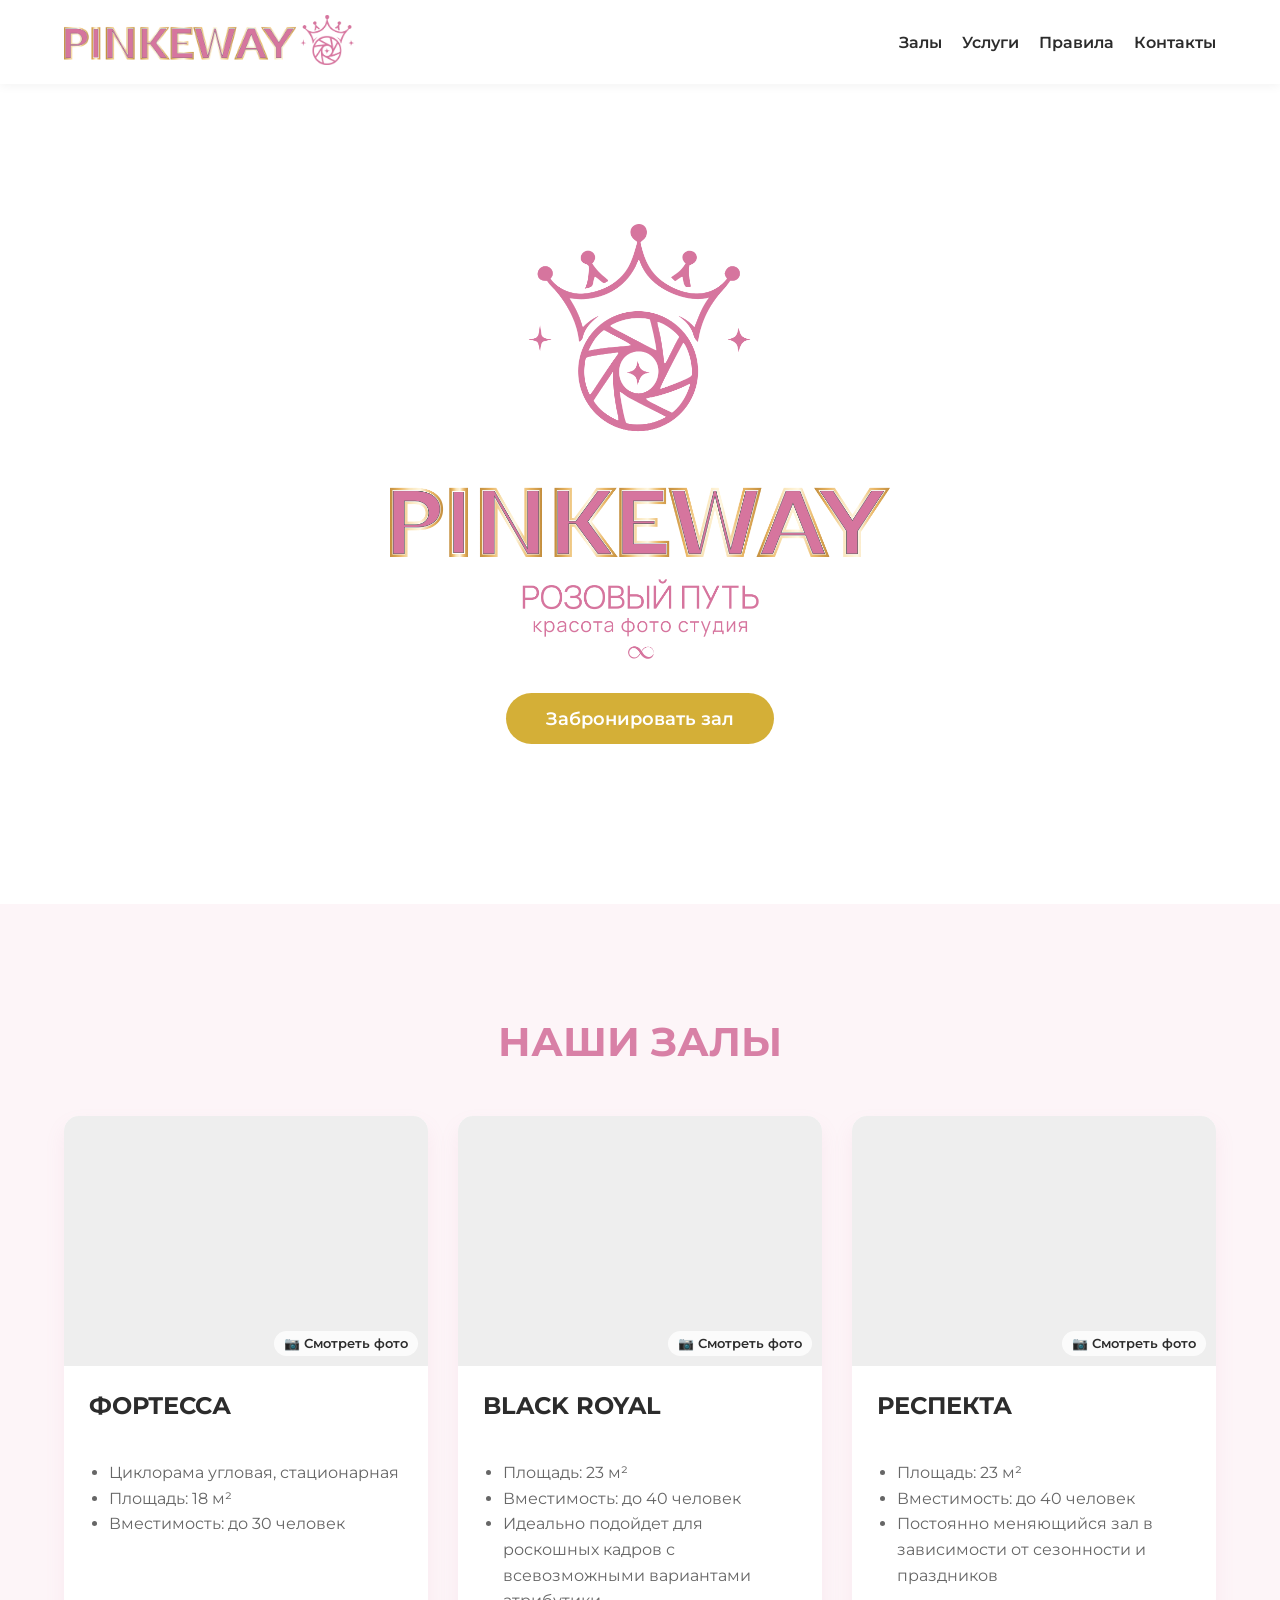
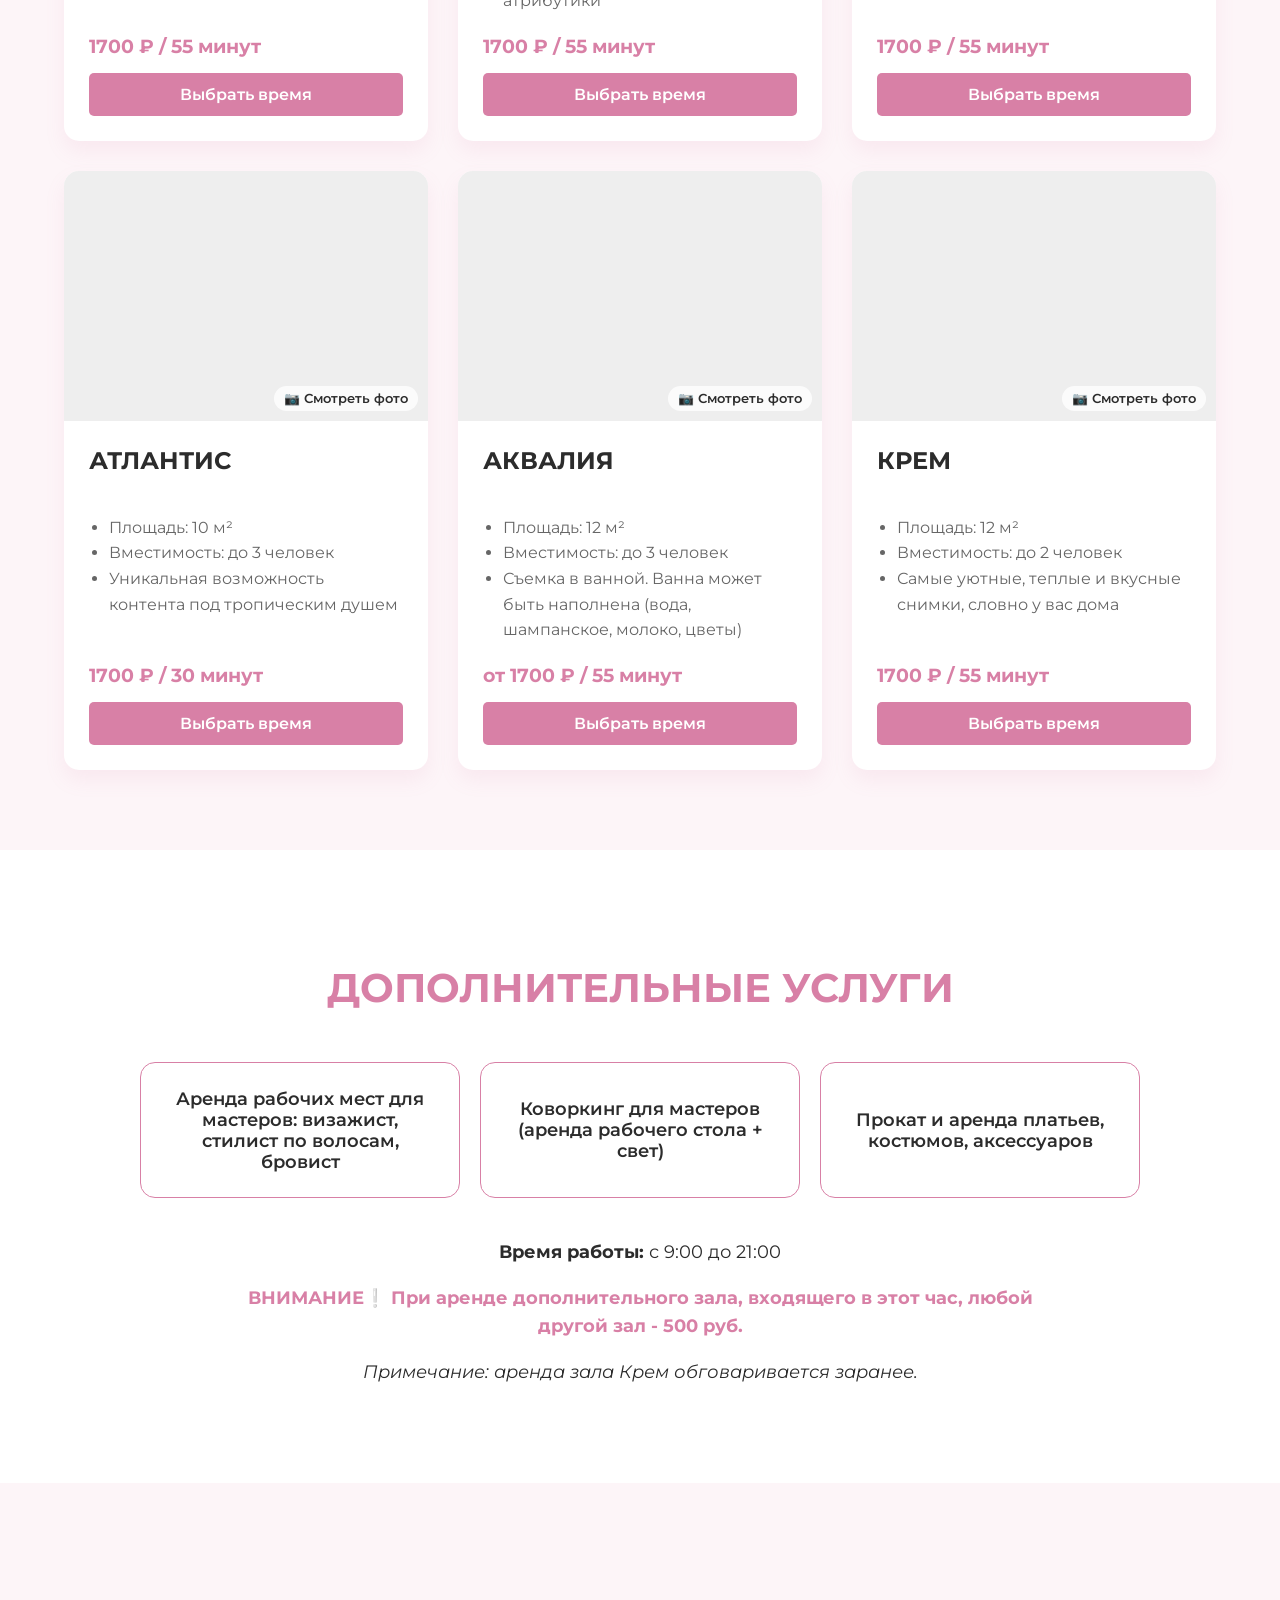
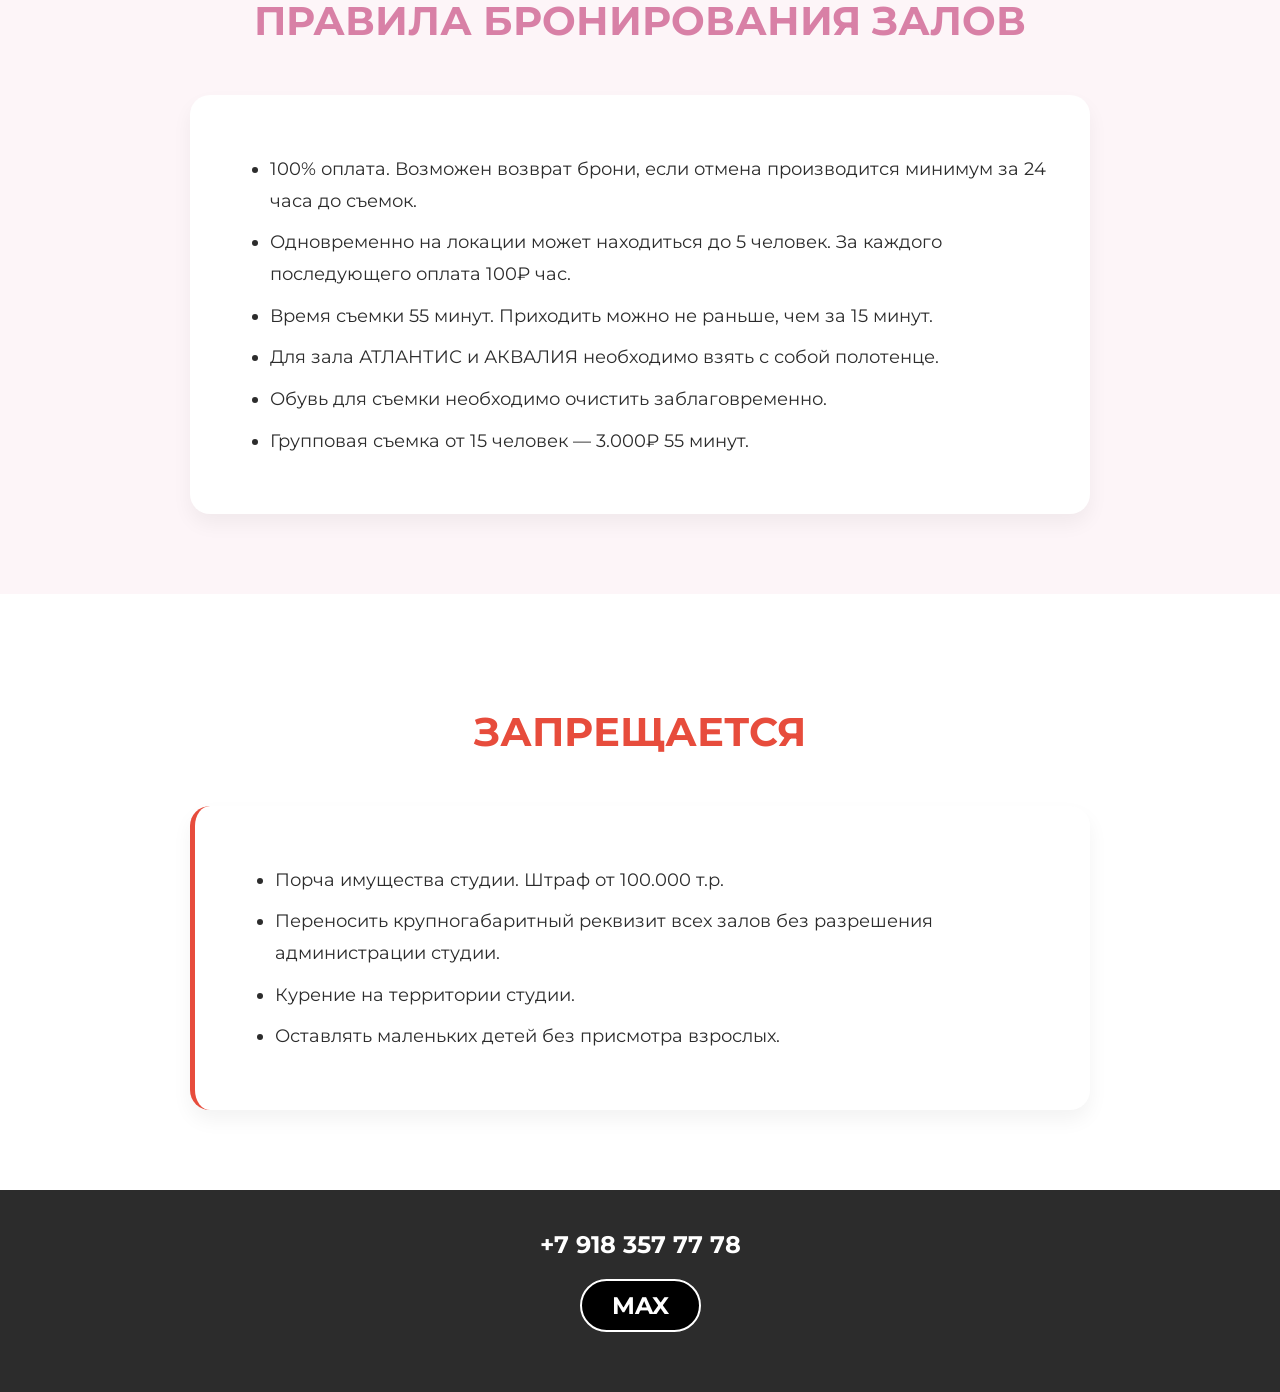
==== frontend/index.html @ ae96ebf1 "Initial commit" ====
<!DOCTYPE html>
<html lang="ru">
<head>
    <meta charset="UTF-8">
    <meta name="viewport" content="width=device-width, initial-scale=1.0">
    <title>PINKeway | Розовый Путь</title>
    <link rel="stylesheet" href="css/style.css">
</head>
<body>

<header>
    <div class="logo">
        <a href="index.html" class="logo-link">
            <img src="assets/design/Logo1.png" alt="PINKeway Logo" onerror="this.src='https://placehold.co/200x50/white/d880a6?text=PINKeway';">
        </a>
    </div>
    <nav>
        <a href="#halls">Залы</a>
        <a href="#services">Услуги</a>
        <a href="#rules">Правила</a>
        <a href="#footer">Контакты</a>
    </nav>
</header>

<section class="hero">
    <div class="hero-logo">
        <img src="assets/design/logo-pink.png" alt="Розовый Путь">
    </div>
    <a href="booking.html" class="btn-gold">Забронировать зал</a>
</section>

<section id="halls" class="section section-bg">
    <h2>Наши Залы</h2>
    <div class="halls-grid">
        
        <div class="hall-card">
            <div class="hall-image" onclick="openGallery('fortessa')" style="background-image: url('https://images.unsplash.com/photo-1598928506311-c95148c8ab1a?ixlib=rb-1.2.1&auto=format&fit=crop&w=500&q=60');"></div>
            <div class="hall-info">
                <h3>Фортесса</h3>
                <ul>
                    <li>Циклорама угловая, стационарная</li>
                    <li>Площадь: 18 м²</li>
                    <li>Вместимость: до 30 человек</li>
                </ul>
                <div class="price-and-btn">
                    <div class="price">1700 ₽ / 55 минут</div>
                    <a href="booking.html?hall=fortessa" class="book-btn">Выбрать время</a>
                </div>
            </div>
        </div>

        <div class="hall-card">
            <div class="hall-image" onclick="openGallery('black_royal')" style="background-image: url('https://images.unsplash.com/photo-1618221195710-dd6b41faaea6?ixlib=rb-1.2.1&auto=format&fit=crop&w=500&q=60');"></div>
            <div class="hall-info">
                <h3>Black Royal</h3>
                <ul>
                    <li>Площадь: 23 м²</li>
                    <li>Вместимость: до 40 человек</li>
                    <li>Идеально подойдет для роскошных кадров с всевозможными вариантами атрибутики</li>
                </ul>
                <div class="price-and-btn">
                    <div class="price">1700 ₽ / 55 минут</div>
                    <a href="booking.html?hall=black_royal" class="book-btn">Выбрать время</a>
                </div>
            </div>
        </div>

        <div class="hall-card">
            <div class="hall-image" onclick="openGallery('respecta')" style="background-image: url('https://images.unsplash.com/photo-1582719478250-c89cae4dc85b?ixlib=rb-1.2.1&auto=format&fit=crop&w=500&q=60');"></div>
            <div class="hall-info">
                <h3>Респекта</h3>
                <ul>
                    <li>Площадь: 23 м²</li>
                    <li>Вместимость: до 40 человек</li>
                    <li>Постоянно меняющийся зал в зависимости от сезонности и праздников</li>
                </ul>
                <div class="price-and-btn">
                    <div class="price">1700 ₽ / 55 минут</div>
                    <a href="booking.html?hall=respecta" class="book-btn">Выбрать время</a>
                </div>
            </div>
        </div>

        <div class="hall-card">
            <div class="hall-image" onclick="openGallery('atlantis')" style="background-image: url('https://images.unsplash.com/photo-1584622650111-993a426fbf0a?ixlib=rb-1.2.1&auto=format&fit=crop&w=500&q=60');"></div>
            <div class="hall-info">
                <h3>Атлантис</h3>
                <ul>
                    <li>Площадь: 10 м²</li>
                    <li>Вместимость: до 3 человек</li>
                    <li>Уникальная возможность контента под тропическим душем</li>
                </ul>
                <div class="price-and-btn">
                    <div class="price">1700 ₽ / 30 минут</div>
                    <a href="booking.html?hall=atlantis" class="book-btn">Выбрать время</a>
                </div>
            </div>
        </div>

        <div class="hall-card">
            <div class="hall-image" onclick="openGallery('aqualia')" style="background-image: url('https://images.unsplash.com/photo-1507652313519-d4e9174996dd?ixlib=rb-1.2.1&auto=format&fit=crop&w=500&q=60');"></div>
            <div class="hall-info">
                <h3>Аквалия</h3>
                <ul>
                    <li>Площадь: 12 м²</li>
                    <li>Вместимость: до 3 человек</li>
                    <li>Съемка в ванной. Ванна может быть наполнена (вода, шампанское, молоко, цветы)</li>
                </ul>
                <div class="price-and-btn">
                    <div class="price">от 1700 ₽ / 55 минут</div>
                    <a href="booking.html?hall=aqualia" class="book-btn">Выбрать время</a>
                </div>
            </div>
        </div>

        <div class="hall-card">
            <div class="hall-image" onclick="openGallery('cream')" style="background-image: url('https://images.unsplash.com/photo-1554995207-c18c203602cb?ixlib=rb-1.2.1&auto=format&fit=crop&w=500&q=60');"></div>
            <div class="hall-info">
                <h3>Крем</h3>
                <ul>
                    <li>Площадь: 12 м²</li>
                    <li>Вместимость: до 2 человек</li>
                    <li>Самые уютные, теплые и вкусные снимки, словно у вас дома</li>
                </ul>
                <div class="price-and-btn">
                    <div class="price">1700 ₽ / 55 минут</div>
                    <a href="booking.html?hall=cream" class="book-btn">Выбрать время</a>
                </div>
            </div>
        </div>

    </div>
</section>

<section id="services" class="section">
    <h2>Дополнительные услуги</h2>
    <div class="services-grid">
        <div class="service-card">Аренда рабочих мест для мастеров: визажист, стилист по волосам, бровист</div>
        <div class="service-card">Коворкинг для мастеров (аренда рабочего стола + свет)</div>
        <div class="service-card">Прокат и аренда платьев, костюмов, аксессуаров</div>
    </div>
    <div class="info-text">
        <p><strong>Время работы:</strong> с 9:00 до 21:00</p>
        <p class="warning-text">ВНИМАНИЕ❕ При аренде дополнительного зала, входящего в этот час, любой другой зал - 500 руб.</p>
        <p><em>Примечание: аренда зала Крем обговаривается заранее.</em></p>
    </div>
</section>

<section id="rules" class="section section-bg">
    <h2>Правила бронирования залов</h2>
    <div class="rules-card">
        <ul>
            <li>100% оплата. Возможен возврат брони, если отмена производится минимум за 24 часа до съемок.</li>
            <li>Одновременно на локации может находиться до 5 человек. За каждого последующего оплата 100₽ час.</li>
            <li>Время съемки 55 минут. Приходить можно не раньше, чем за 15 минут.</li>
            <li>Для зала АТЛАНТИС и АКВАЛИЯ необходимо взять с собой полотенце.</li>
            <li>Обувь для съемки необходимо очистить заблаговременно.</li>
            <li>Групповая съемка от 15 человек — 3.000₽ 55 минут.</li>
        </ul>
    </div>
</section>

<section class="section">
    <h2 style="color: #e74c3c;">ЗАПРЕЩАЕТСЯ</h2>
    <div class="rules-card" style="border-left: 5px solid #e74c3c;">
        <ul>
            <li>Порча имущества студии. Штраф от 100.000 т.р.</li>
            <li>Переносить крупногабаритный реквизит всех залов без разрешения администрации студии.</li>
            <li>Курение на территории студии.</li>
            <li>Оставлять маленьких детей без присмотра взрослых.</li>
        </ul>
    </div>
</section>

<footer id="footer">
    <a href="tel:+79183577778">+7 918 357 77 78</a>
    <a href="https://t.me/YOUR_MAX_LINK" class="btn-max" target="_blank">MAX</a>
</footer>

<div id="galleryModal" class="modal">
    <span class="close-modal" onclick="closeGallery()">&times;</span>
    <span class="modal-nav" id="modal-prev" onclick="changeImage(-1)">&#10094;</span>
    <img class="modal-content" id="modalImage">
    <span class="modal-nav" id="modal-next" onclick="changeImage(1)">&#10095;</span>
</div>

<script>
    // Простая логика карусели для залов
    const galleries = {
        'fortessa': ['https://images.unsplash.com/photo-1598928506311-c95148c8ab1a?w=800', 'https://images.unsplash.com/photo-1600607688969-a5bfcd646154?w=800'],
        'black_royal': ['https://images.unsplash.com/photo-1618221195710-dd6b41faaea6?w=800'],
        'respecta': ['https://images.unsplash.com/photo-1582719478250-c89cae4dc85b?w=800'],
        'atlantis': ['https://images.unsplash.com/photo-1584622650111-993a426fbf0a?w=800'],
        'aqualia': ['https://images.unsplash.com/photo-1507652313519-d4e9174996dd?w=800'],
        'cream': ['https://images.unsplash.com/photo-1554995207-c18c203602cb?w=800']
    };

    let currentGallery = [];
    let currentIndex = 0;

    function openGallery(hallId) {
        currentGallery = galleries[hallId] || [];
        if (currentGallery.length > 0) {
            currentIndex = 0;
            document.getElementById('modalImage').src = currentGallery[currentIndex];
            document.getElementById('galleryModal').style.display = 'flex';
        }
    }

    function closeGallery() {
        document.getElementById('galleryModal').style.display = 'none';
    }

    function changeImage(direction) {
        currentIndex += direction;
        if (currentIndex < 0) currentIndex = currentGallery.length - 1;
        if (currentIndex >= currentGallery.length) currentIndex = 0;
        document.getElementById('modalImage').src = currentGallery[currentIndex];
    }
</script>

</body>
</html>
---- frontend/css/style.css ----
/* frontend/css/style.css */

@import url('https://fonts.googleapis.com/css2?family=Montserrat:wght@300;400;600&display=swap');

:root {
    --pink: #d880a6; 
    --gold: #d4af37;
    --white: #ffffff;
    --dark: #2c2c2c;
    --light-pink: #fdf5f8;
    --gray: #e0e0e0;
}

body {
    font-family: 'Montserrat', sans-serif;
    margin: 0;
    padding: 0;
    background-color: var(--white);
    color: var(--dark);
    box-sizing: border-box;
}

*, *:before, *:after { box-sizing: inherit; }

/* --- ШАПКА --- */
header {
    background-color: var(--white);
    padding: 15px 5%;
    display: flex;
    justify-content: space-between;
    align-items: center;
    box-shadow: 0 2px 10px rgba(0,0,0,0.05);
    position: sticky;
    top: 0;
    z-index: 100;
}

.logo-link img {
    height: 50px; /* Размер логотипа Logo1.png */
    object-fit: contain;
}

nav { display: flex; flex-wrap: wrap; gap: 20px; }
nav a { text-decoration: none; color: var(--dark); font-weight: 600; transition: color 0.3s; }
nav a:hover { color: var(--pink); }

/* --- ГЛАВНАЯ СТРАНИЦА --- */
.hero {
    /* Фоновая картинка с затемнением */
    background: linear-gradient(rgba(255,255,255,0.7), rgba(255,255,255,0.7)), url('https://images.unsplash.com/photo-1600607688969-a5bfcd646154?ixlib=rb-1.2.1&auto=format&fit=crop&w=1920&q=80') center/cover;
    height: 100vh; /* Ровно на весь экран */
    display: flex;
    flex-direction: column;
    justify-content: center;
    align-items: center;
    text-align: center;
    padding: 20px;
    margin-top: -80px; /* Компенсация высоты шапки, чтобы не было скролла */
    padding-top: 80px;
}

.hero-logo { max-width: 80%; width: 500px; margin-bottom: 30px; }
.hero-logo img { width: 100%; height: auto; }

.btn-gold {
    background-color: var(--gold); color: var(--white); padding: 15px 40px;
    text-decoration: none; font-size: 1.1em; border-radius: 30px;
    font-weight: 600; transition: background 0.3s, transform 0.2s; border: none; cursor: pointer;
}
.btn-gold:hover { background-color: #b5952f; transform: scale(1.05); }

/* --- СЕКЦИИ --- */
.section { padding: 80px 5%; text-align: center; }
.section-bg { background-color: var(--light-pink); }
.section h2 { color: var(--pink); font-size: 2.5em; margin-bottom: 50px; text-transform: uppercase; }

/* --- КАРТОЧКИ ЗАЛОВ --- */
.halls-grid {
    display: grid;
    grid-template-columns: repeat(auto-fit, minmax(300px, 1fr));
    gap: 30px; max-width: 1200px; margin: 0 auto;
}

.hall-card {
    background: var(--white); border-radius: 15px; overflow: hidden;
    box-shadow: 0 10px 20px rgba(216, 128, 166, 0.1); transition: transform 0.3s;
    text-align: left; display: flex; flex-direction: column; /* Делаем карточку flex-контейнером */
}
.hall-card:hover { transform: translateY(-10px); }

.hall-image {
    height: 250px; background-color: #eee; background-size: cover;
    background-position: center; cursor: pointer; position: relative;
}
.hall-image::after {
    content: '📷 Смотреть фото'; position: absolute; bottom: 10px; right: 10px;
    background: rgba(255,255,255,0.8); padding: 5px 10px; border-radius: 20px; font-size: 0.8em; font-weight: 600;
}

.hall-info { padding: 25px; display: flex; flex-direction: column; flex-grow: 1; }
.hall-info h3 { color: var(--dark); margin-top: 0; font-size: 1.5em; text-transform: uppercase; }
.hall-info ul { padding-left: 20px; color: #666; line-height: 1.6; margin-bottom: 20px; flex-grow: 1; }

/* Прижимаем цену и кнопку к низу карточки */
.price-and-btn { margin-top: auto; }
.price { font-size: 1.2em; color: var(--pink); font-weight: bold; margin-bottom: 15px; }

.book-btn {
    display: block; text-align: center; background-color: var(--pink); color: var(--white);
    text-decoration: none; padding: 12px; border-radius: 5px; transition: 0.3s; font-weight: 600;
}
.book-btn:hover { background-color: #c0698e; }

/* --- ПЛАШКИ УСЛУГ И ПРАВИЛ --- */
.services-grid { display: grid; grid-template-columns: repeat(auto-fit, minmax(300px, 1fr)); gap: 20px; max-width: 1000px; margin: 0 auto 40px; }
.service-card { background: var(--white); padding: 25px; border-radius: 15px; border: 1px solid var(--pink); font-weight: 600; font-size: 1.1em; display: flex; align-items: center; justify-content: center; }

.info-text { max-width: 800px; margin: 0 auto; font-size: 1.1em; line-height: 1.6; color: var(--dark); }
.warning-text { color: var(--pink); font-weight: bold; margin-top: 15px; }

.rules-card { background: var(--white); padding: 40px; border-radius: 20px; text-align: left; max-width: 900px; margin: 0 auto; box-shadow: 0 10px 20px rgba(0,0,0,0.05); }
.rules-card ul { line-height: 1.8; color: var(--dark); font-size: 1.1em; }
.rules-card li { margin-bottom: 10px; }

/* --- ФУТЕР --- */
footer { background-color: var(--dark); color: var(--white); padding: 40px 20px; text-align: center; }
footer a { color: var(--white); text-decoration: none; font-size: 1.5em; font-weight: bold; display: block; margin-bottom: 20px; }
.btn-max { background-color: #000; color: #fff; border: 2px solid #fff; padding: 10px 30px; border-radius: 30px; text-decoration: none; font-weight: bold; display: inline-block; transition: 0.3s; }
.btn-max:hover { background-color: #fff; color: #000; }

/* --- МОДАЛЬНОЕ ОКНО ДЛЯ ФОТО --- */
.modal { display: none; position: fixed; z-index: 1000; left: 0; top: 0; width: 100%; height: 100%; background-color: rgba(0,0,0,0.9); align-items: center; justify-content: center; }
.modal-content { max-width: 90%; max-height: 80vh; border-radius: 10px; }
.close-modal { position: absolute; top: 20px; right: 30px; color: white; font-size: 40px; font-weight: bold; cursor: pointer; }
.modal-nav { position: absolute; top: 50%; transform: translateY(-50%); color: white; font-size: 50px; cursor: pointer; user-select: none; padding: 20px; }
#modal-prev { left: 10px; }
#modal-next { right: 10px; }

/* --- АДАПТИВНОСТЬ МЕНЮ И ШРИФТОВ --- */
@media (max-width: 768px) {
    header { flex-direction: column; gap: 15px; }
    nav { justify-content: center; }
    nav a { margin: 0; }
    .hero h1 { font-size: 2em; }
    .section h2 { font-size: 2em; }
    .modal-nav { padding: 5px; font-size: 30px; }
}
/* --- ПЛАШКА ВЫБРАННОГО ЗАЛА НА 2 ШАГЕ --- */
.selected-hall-banner {
    background-color: var(--light-pink);
    color: var(--dark);
    padding: 12px 20px;
    border-radius: 10px;
    border: 1px dashed var(--pink);
    margin-bottom: 20px;
    text-align: center;
    font-size: 1.1em;
}
.selected-hall-banner strong {
    color: var(--pink);
    font-size: 1.2em;
    text-transform: uppercase;
}
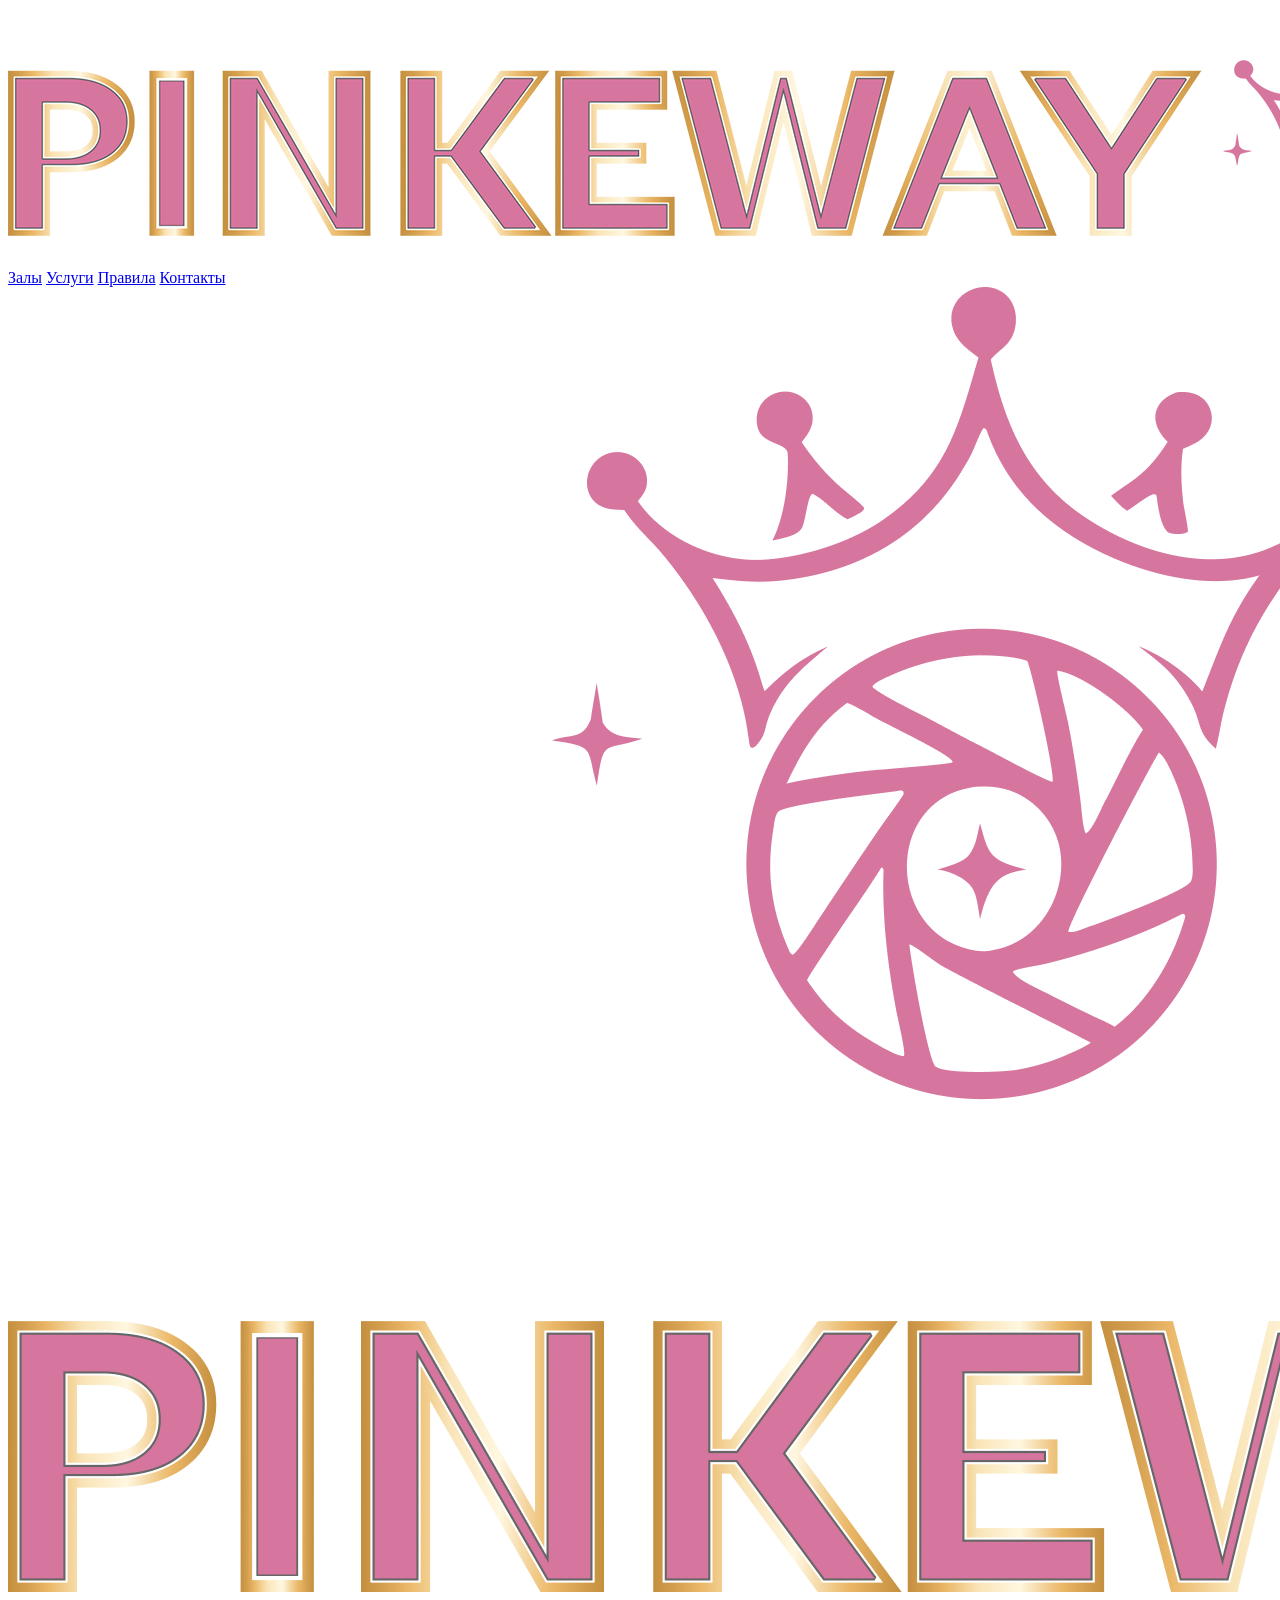
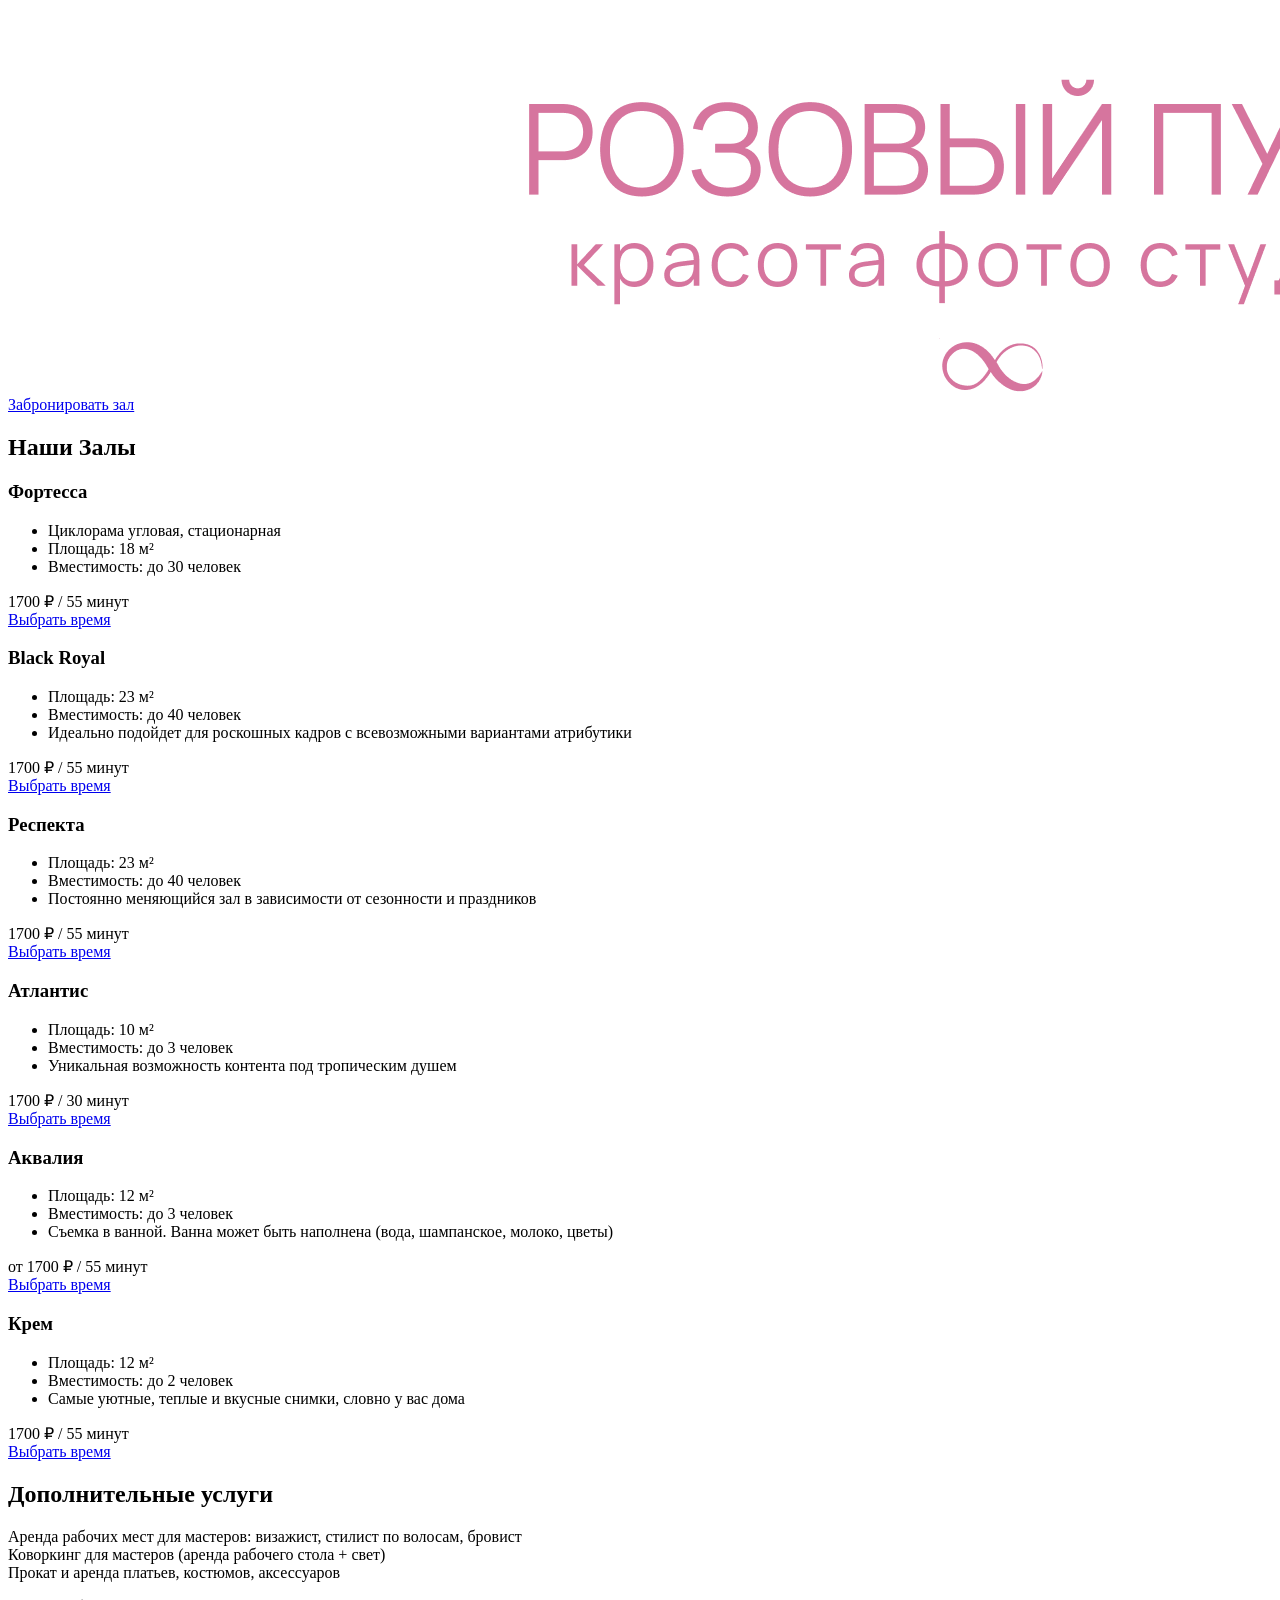
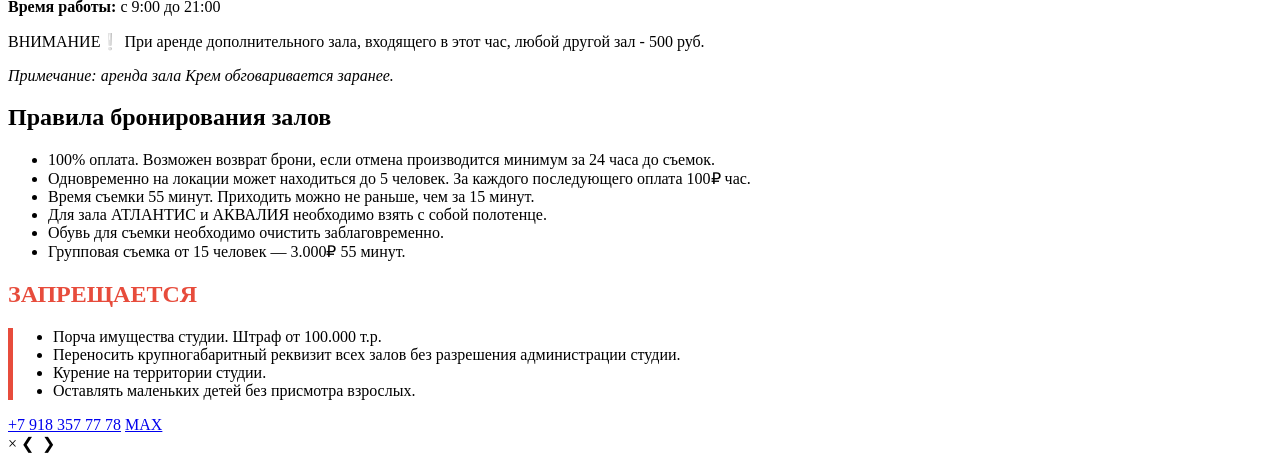
==== commit 5089b4ec: "Add SEO and favicons" ====
--- a/frontend/index.html
+++ b/frontend/index.html
@@ -3,9 +3,22 @@
 <head>
     <meta charset="UTF-8">
     <meta name="viewport" content="width=device-width, initial-scale=1.0">
-    <title>PINKeway | Розовый Путь</title>
-    <link rel="stylesheet" href="css/style.css">
-</head>
+    
+    <title>Фотостудия PINKeway | Онлайн-бронирование</title>
+    <meta name="description" content="Удобное онлайн-бронирование залов в современной фотостудии PINKeway. Выберите дату, время и забронируйте зал в два клика!">
+
+    <link rel="icon" type="image/x-icon" href="/favicon.ico">
+    <link rel="icon" type="image/png" sizes="32x32" href="/favicon-32x32.png">
+    <link rel="icon" type="image/png" sizes="16x16" href="/favicon-16x16.png">
+    <link rel="apple-touch-icon" sizes="180x180" href="/apple-touch-icon.png">
+
+    <meta property="og:title" content="PINKeway — забронируй идеальную фотосессию">
+    <meta property="og:description" content="Онлайн-бронирование залов. Выбирайте свободное время и бронируйте прямо сейчас!">
+    <meta property="og:image" content="https://pinkeway.ru/preview.jpg">
+    <meta property="og:url" content="https://pinkeway.ru/">
+    <meta property="og:type" content="website">
+
+    </head>
 <body>
 
 <header>
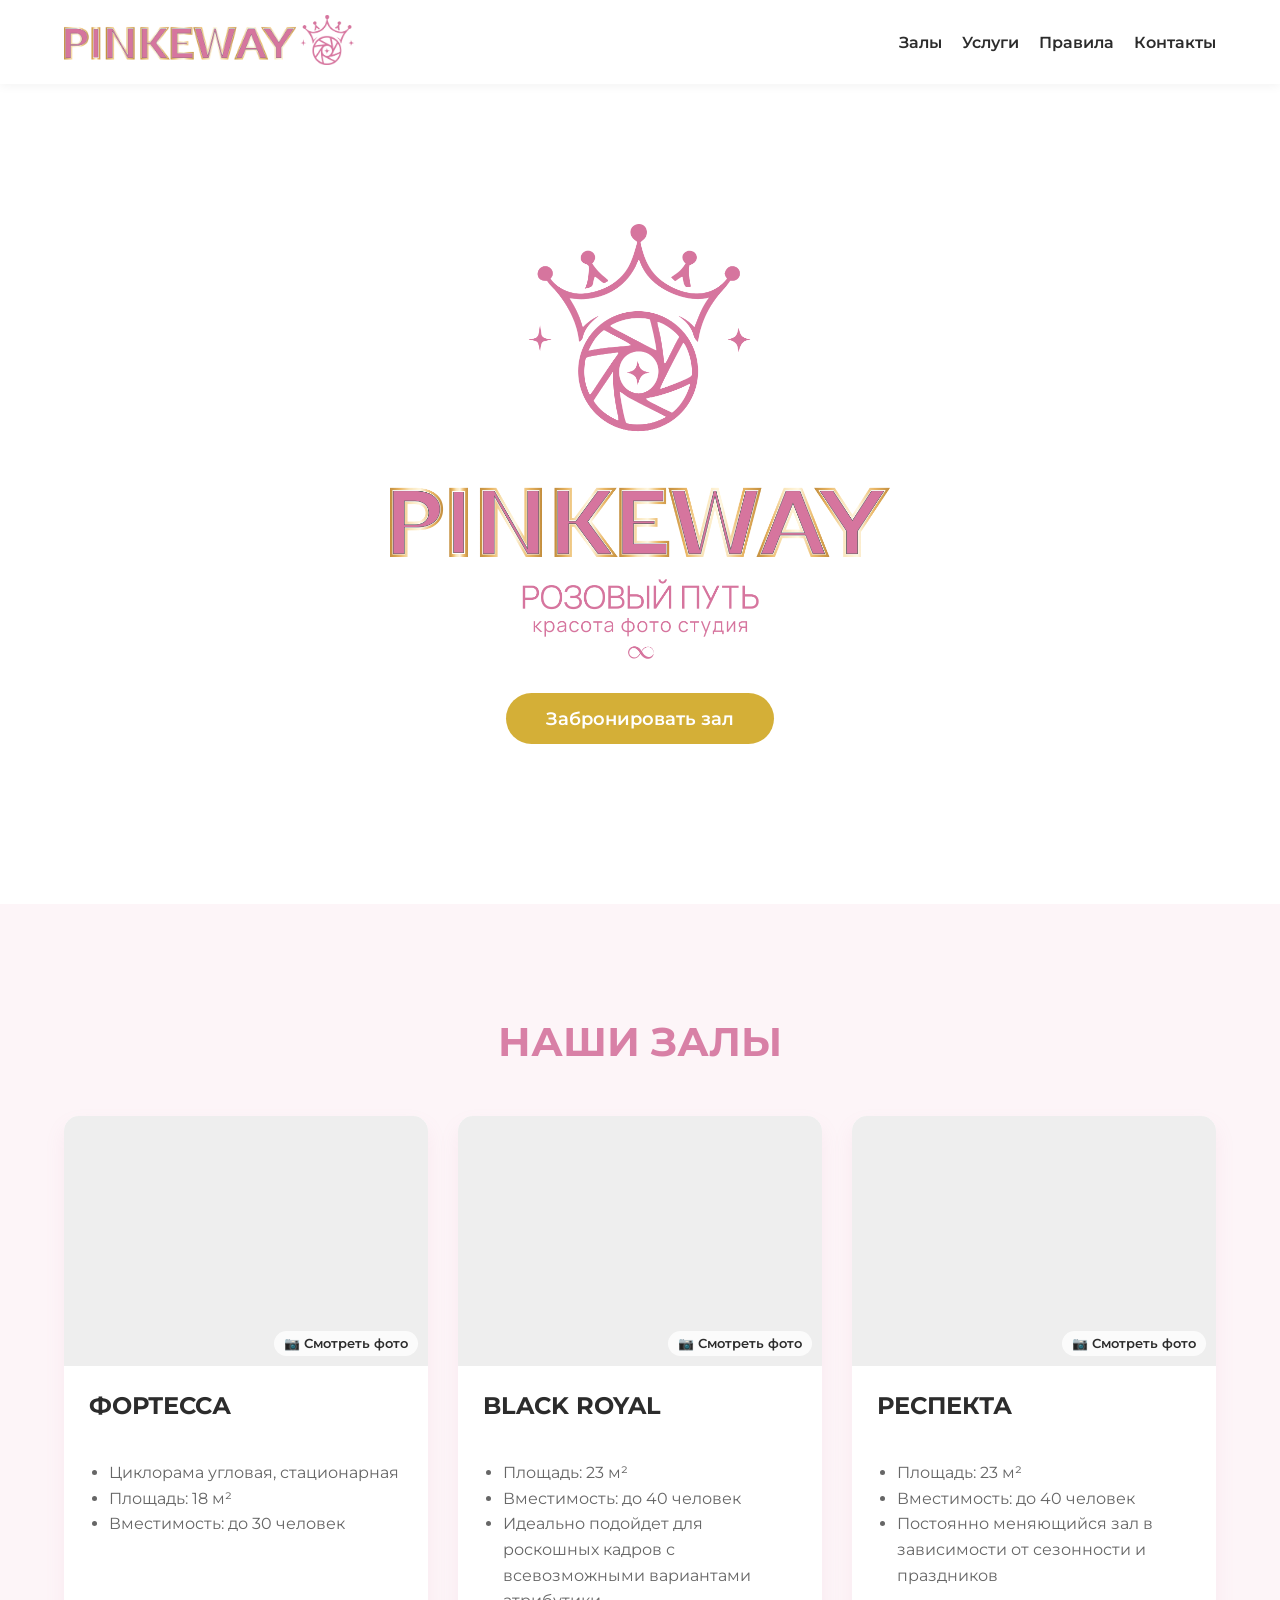
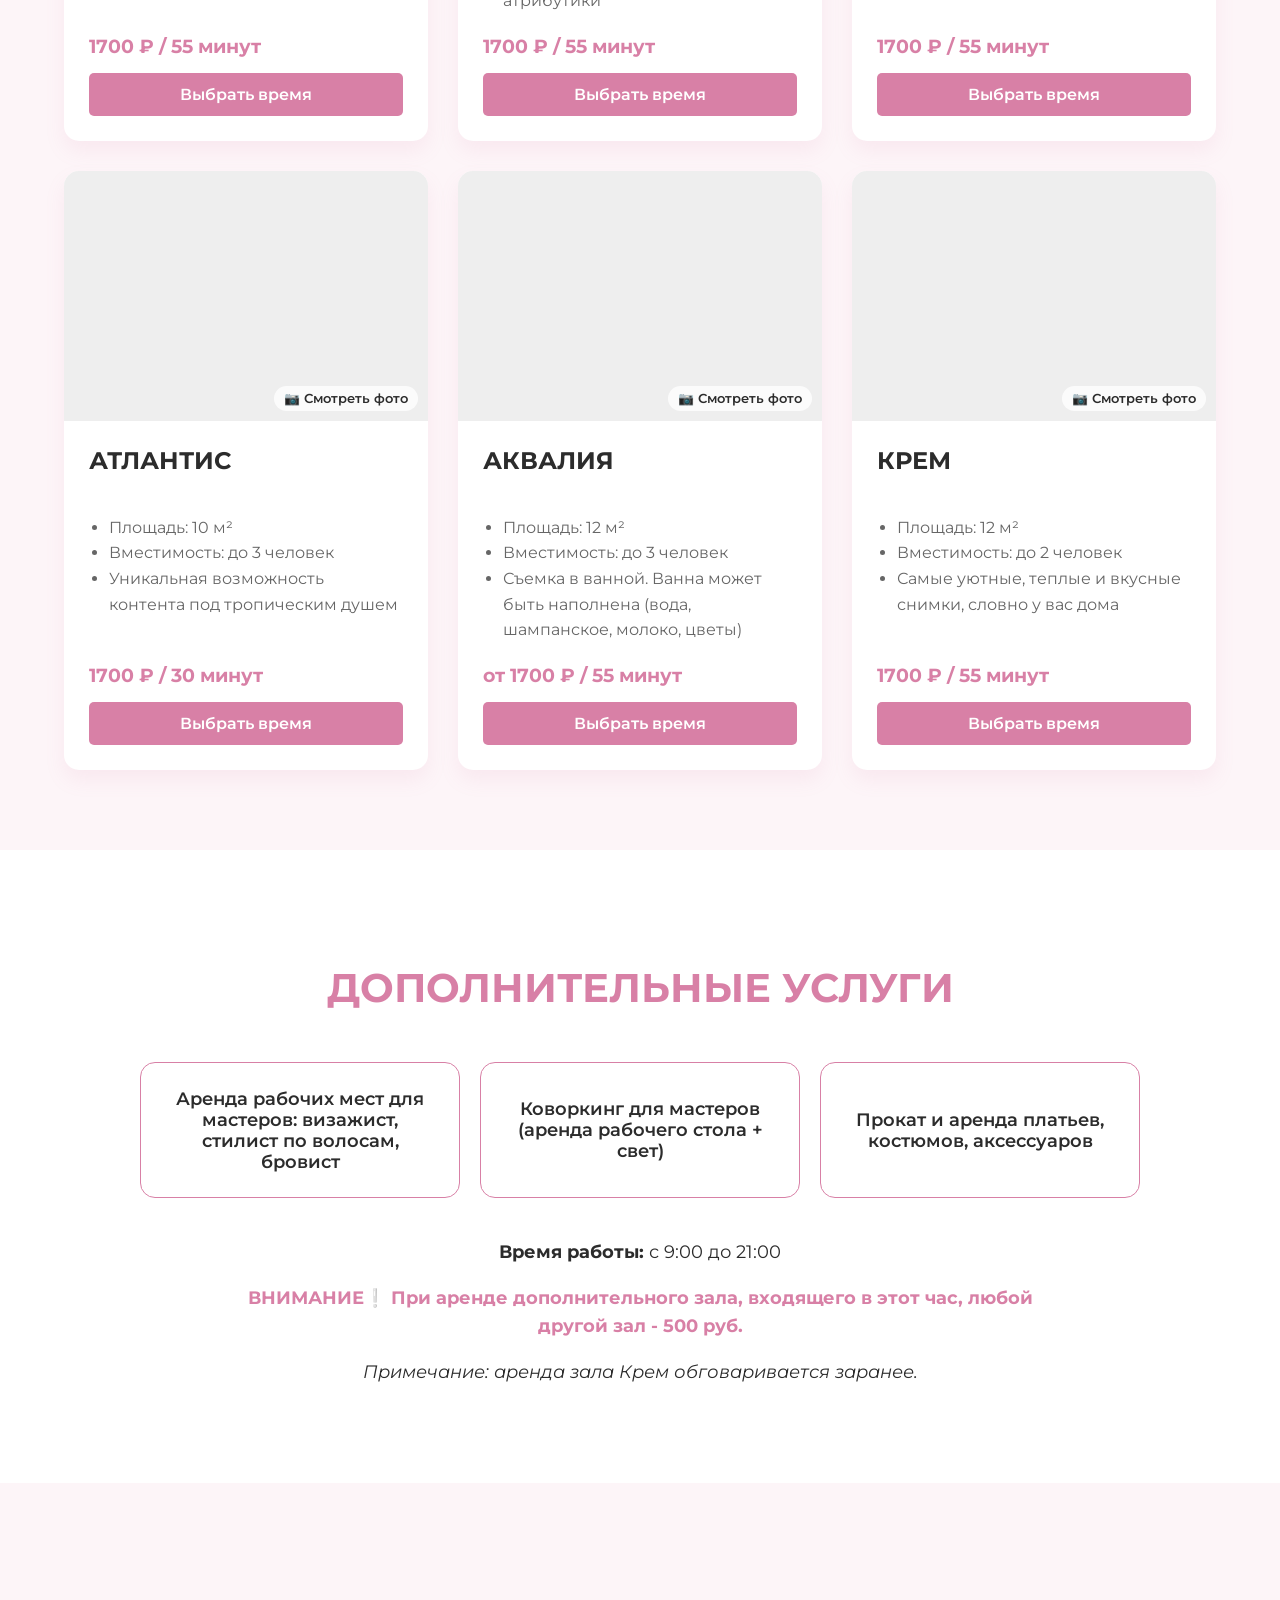
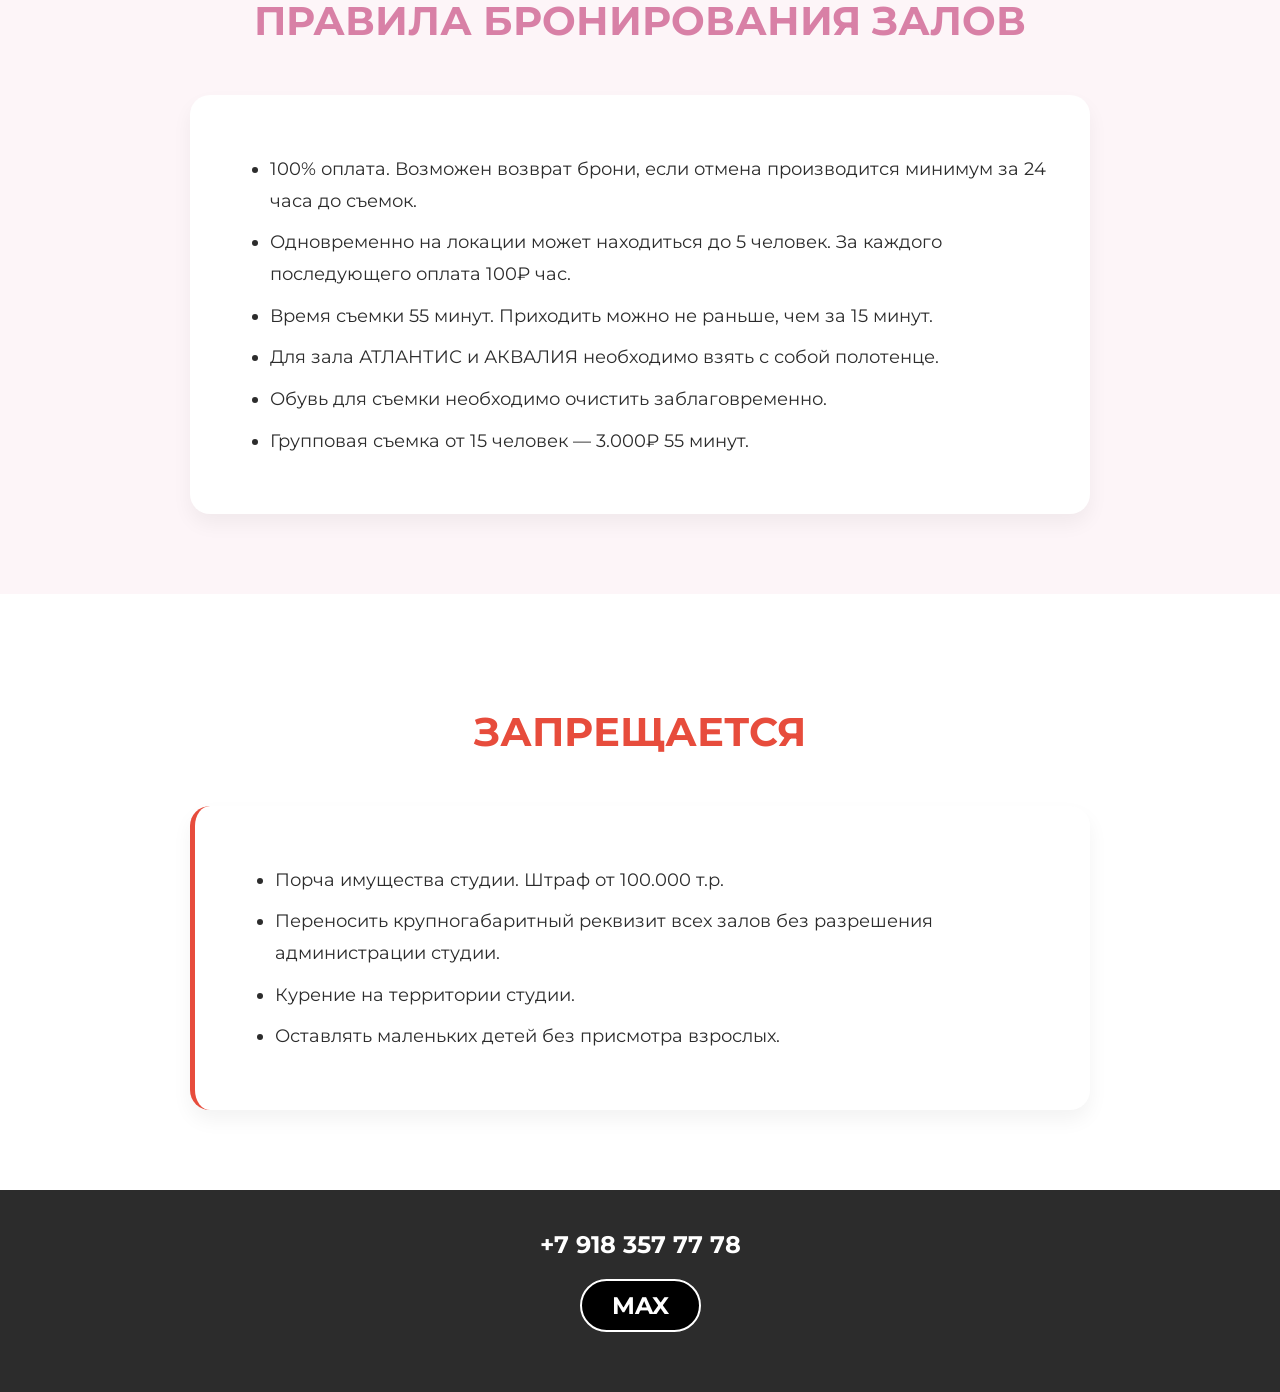
==== commit bcc5d059: "Fix" ====
--- a/frontend/index.html
+++ b/frontend/index.html
@@ -3,22 +3,9 @@
 <head>
     <meta charset="UTF-8">
     <meta name="viewport" content="width=device-width, initial-scale=1.0">
-    
-    <title>Фотостудия PINKeway | Онлайн-бронирование</title>
-    <meta name="description" content="Удобное онлайн-бронирование залов в современной фотостудии PINKeway. Выберите дату, время и забронируйте зал в два клика!">
-
-    <link rel="icon" type="image/x-icon" href="/favicon.ico">
-    <link rel="icon" type="image/png" sizes="32x32" href="/favicon-32x32.png">
-    <link rel="icon" type="image/png" sizes="16x16" href="/favicon-16x16.png">
-    <link rel="apple-touch-icon" sizes="180x180" href="/apple-touch-icon.png">
-
-    <meta property="og:title" content="PINKeway — забронируй идеальную фотосессию">
-    <meta property="og:description" content="Онлайн-бронирование залов. Выбирайте свободное время и бронируйте прямо сейчас!">
-    <meta property="og:image" content="https://pinkeway.ru/preview.jpg">
-    <meta property="og:url" content="https://pinkeway.ru/">
-    <meta property="og:type" content="website">
-
-    </head>
+    <title>PINKeway | Розовый Путь</title>
+    <link rel="stylesheet" href="css/style.css">
+</head>
 <body>
 
 <header>
--- a/frontend/css/style.css
+++ b/frontend/css/style.css
@@ -0,0 +1,163 @@
+/* frontend/css/style.css */
+
+@import url('https://fonts.googleapis.com/css2?family=Montserrat:wght@300;400;600&display=swap');
+
+:root {
+    --pink: #d880a6; 
+    --gold: #d4af37;
+    --white: #ffffff;
+    --dark: #2c2c2c;
+    --light-pink: #fdf5f8;
+    --gray: #e0e0e0;
+}
+
+body {
+    font-family: 'Montserrat', sans-serif;
+    margin: 0;
+    padding: 0;
+    background-color: var(--white);
+    color: var(--dark);
+    box-sizing: border-box;
+}
+
+*, *:before, *:after { box-sizing: inherit; }
+
+/* --- ШАПКА --- */
+header {
+    background-color: var(--white);
+    padding: 15px 5%;
+    display: flex;
+    justify-content: space-between;
+    align-items: center;
+    box-shadow: 0 2px 10px rgba(0,0,0,0.05);
+    position: sticky;
+    top: 0;
+    z-index: 100;
+}
+
+.logo-link img {
+    height: 50px; /* Размер логотипа Logo1.png */
+    object-fit: contain;
+}
+
+nav { display: flex; flex-wrap: wrap; gap: 20px; }
+nav a { text-decoration: none; color: var(--dark); font-weight: 600; transition: color 0.3s; }
+nav a:hover { color: var(--pink); }
+
+/* --- ГЛАВНАЯ СТРАНИЦА --- */
+.hero {
+    /* Фоновая картинка с затемнением */
+    background: linear-gradient(rgba(255,255,255,0.7), rgba(255,255,255,0.7)), url('https://images.unsplash.com/photo-1600607688969-a5bfcd646154?ixlib=rb-1.2.1&auto=format&fit=crop&w=1920&q=80') center/cover;
+    height: 100vh; /* Ровно на весь экран */
+    display: flex;
+    flex-direction: column;
+    justify-content: center;
+    align-items: center;
+    text-align: center;
+    padding: 20px;
+    margin-top: -80px; /* Компенсация высоты шапки, чтобы не было скролла */
+    padding-top: 80px;
+}
+
+.hero-logo { max-width: 80%; width: 500px; margin-bottom: 30px; }
+.hero-logo img { width: 100%; height: auto; }
+
+.btn-gold {
+    background-color: var(--gold); color: var(--white); padding: 15px 40px;
+    text-decoration: none; font-size: 1.1em; border-radius: 30px;
+    font-weight: 600; transition: background 0.3s, transform 0.2s; border: none; cursor: pointer;
+}
+.btn-gold:hover { background-color: #b5952f; transform: scale(1.05); }
+
+/* --- СЕКЦИИ --- */
+.section { padding: 80px 5%; text-align: center; }
+.section-bg { background-color: var(--light-pink); }
+.section h2 { color: var(--pink); font-size: 2.5em; margin-bottom: 50px; text-transform: uppercase; }
+
+/* --- КАРТОЧКИ ЗАЛОВ --- */
+.halls-grid {
+    display: grid;
+    grid-template-columns: repeat(auto-fit, minmax(300px, 1fr));
+    gap: 30px; max-width: 1200px; margin: 0 auto;
+}
+
+.hall-card {
+    background: var(--white); border-radius: 15px; overflow: hidden;
+    box-shadow: 0 10px 20px rgba(216, 128, 166, 0.1); transition: transform 0.3s;
+    text-align: left; display: flex; flex-direction: column; /* Делаем карточку flex-контейнером */
+}
+.hall-card:hover { transform: translateY(-10px); }
+
+.hall-image {
+    height: 250px; background-color: #eee; background-size: cover;
+    background-position: center; cursor: pointer; position: relative;
+}
+.hall-image::after {
+    content: '📷 Смотреть фото'; position: absolute; bottom: 10px; right: 10px;
+    background: rgba(255,255,255,0.8); padding: 5px 10px; border-radius: 20px; font-size: 0.8em; font-weight: 600;
+}
+
+.hall-info { padding: 25px; display: flex; flex-direction: column; flex-grow: 1; }
+.hall-info h3 { color: var(--dark); margin-top: 0; font-size: 1.5em; text-transform: uppercase; }
+.hall-info ul { padding-left: 20px; color: #666; line-height: 1.6; margin-bottom: 20px; flex-grow: 1; }
+
+/* Прижимаем цену и кнопку к низу карточки */
+.price-and-btn { margin-top: auto; }
+.price { font-size: 1.2em; color: var(--pink); font-weight: bold; margin-bottom: 15px; }
+
+.book-btn {
+    display: block; text-align: center; background-color: var(--pink); color: var(--white);
+    text-decoration: none; padding: 12px; border-radius: 5px; transition: 0.3s; font-weight: 600;
+}
+.book-btn:hover { background-color: #c0698e; }
+
+/* --- ПЛАШКИ УСЛУГ И ПРАВИЛ --- */
+.services-grid { display: grid; grid-template-columns: repeat(auto-fit, minmax(300px, 1fr)); gap: 20px; max-width: 1000px; margin: 0 auto 40px; }
+.service-card { background: var(--white); padding: 25px; border-radius: 15px; border: 1px solid var(--pink); font-weight: 600; font-size: 1.1em; display: flex; align-items: center; justify-content: center; }
+
+.info-text { max-width: 800px; margin: 0 auto; font-size: 1.1em; line-height: 1.6; color: var(--dark); }
+.warning-text { color: var(--pink); font-weight: bold; margin-top: 15px; }
+
+.rules-card { background: var(--white); padding: 40px; border-radius: 20px; text-align: left; max-width: 900px; margin: 0 auto; box-shadow: 0 10px 20px rgba(0,0,0,0.05); }
+.rules-card ul { line-height: 1.8; color: var(--dark); font-size: 1.1em; }
+.rules-card li { margin-bottom: 10px; }
+
+/* --- ФУТЕР --- */
+footer { background-color: var(--dark); color: var(--white); padding: 40px 20px; text-align: center; }
+footer a { color: var(--white); text-decoration: none; font-size: 1.5em; font-weight: bold; display: block; margin-bottom: 20px; }
+.btn-max { background-color: #000; color: #fff; border: 2px solid #fff; padding: 10px 30px; border-radius: 30px; text-decoration: none; font-weight: bold; display: inline-block; transition: 0.3s; }
+.btn-max:hover { background-color: #fff; color: #000; }
+
+/* --- МОДАЛЬНОЕ ОКНО ДЛЯ ФОТО --- */
+.modal { display: none; position: fixed; z-index: 1000; left: 0; top: 0; width: 100%; height: 100%; background-color: rgba(0,0,0,0.9); align-items: center; justify-content: center; }
+.modal-content { max-width: 90%; max-height: 80vh; border-radius: 10px; }
+.close-modal { position: absolute; top: 20px; right: 30px; color: white; font-size: 40px; font-weight: bold; cursor: pointer; }
+.modal-nav { position: absolute; top: 50%; transform: translateY(-50%); color: white; font-size: 50px; cursor: pointer; user-select: none; padding: 20px; }
+#modal-prev { left: 10px; }
+#modal-next { right: 10px; }
+
+/* --- АДАПТИВНОСТЬ МЕНЮ И ШРИФТОВ --- */
+@media (max-width: 768px) {
+    header { flex-direction: column; gap: 15px; }
+    nav { justify-content: center; }
+    nav a { margin: 0; }
+    .hero h1 { font-size: 2em; }
+    .section h2 { font-size: 2em; }
+    .modal-nav { padding: 5px; font-size: 30px; }
+}
+/* --- ПЛАШКА ВЫБРАННОГО ЗАЛА НА 2 ШАГЕ --- */
+.selected-hall-banner {
+    background-color: var(--light-pink);
+    color: var(--dark);
+    padding: 12px 20px;
+    border-radius: 10px;
+    border: 1px dashed var(--pink);
+    margin-bottom: 20px;
+    text-align: center;
+    font-size: 1.1em;
+}
+.selected-hall-banner strong {
+    color: var(--pink);
+    font-size: 1.2em;
+    text-transform: uppercase;
+}
